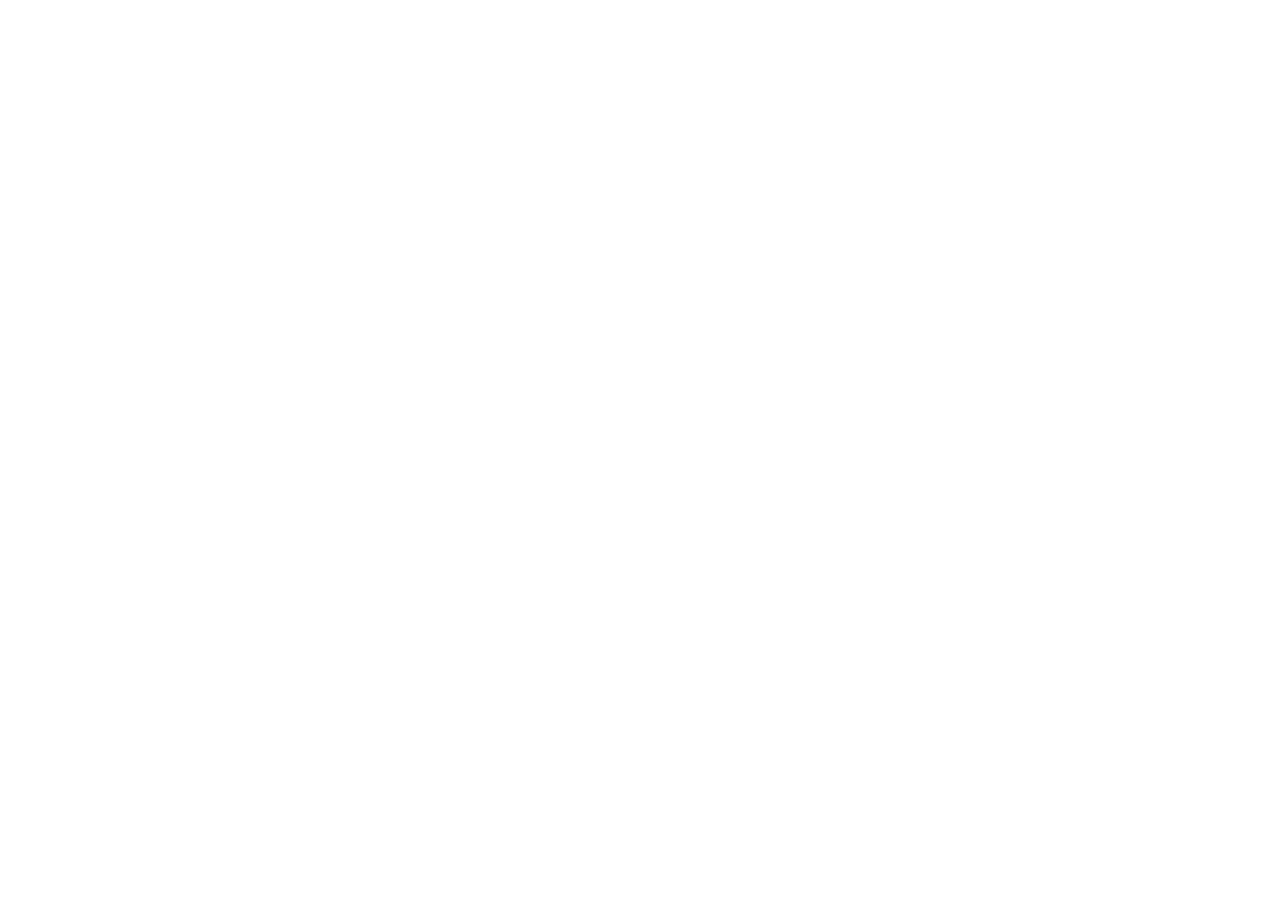
==== index.html @ a37ef778 "starts code" ====
<!DOCTYPE html>
<html lang="en" data-theme="light">
<head>
  <meta charset="UTF-8">
  <meta http-equiv="X-UA-Compatible" content="IE=edge">
  <meta name="viewport" content="width=device-width, initial-scale=1.0">
  <title>Project</title>
  
  <!-- Stylesheets -->
  <link rel="stylesheet" href="css/reset.css">
  <link rel="stylesheet" href="css/styles.css">
</head>
<body>



  <script src="js/main.js"></script>
</body>
</html>
---- css/styles.css ----
/* CUSTOM PROPS */
:root {

}

:root[data-theme="light"] {

}

:root[data-theme="dark"] {

}


/* GLOBAL */
body {
  display: flex;
  flex-direction: column;
  padding: 0;
  margin: 0;
  font-family: "Arial", sans-serif;
  font-size: 16px;
  line-height: 1.5;
  background-color: #fff;
  color: #222;
}

img {
  height: auto;
}


/* AUTOFILL-STYLES */
/*input:-webkit-autofill,
input:-webkit-autofill:hover,
input:-webkit-autofill:focus,
textarea:-webkit-autofill,
textarea:-webkit-autofill:hover,
textarea:-webkit-autofill:focus,
select:-webkit-autofill,
select:-webkit-autofill:hover,
select:-webkit-autofill:focus {
  border-color: transparent;
  -webkit-text-fill-color: inherit;
  -webkit-box-shadow: 0 0 0px 1000px #fff inset;
}*/


/* PLACEHOLDER-STYLES */
/*::-webkit-input-placeholder,
::-moz-placeholder,
:-ms-input-placeholder,
:-moz-placeholder {
  color: rgba(52, 49, 61, 0.5);
  opacity: 1;
}*/


/* VISUALLY-HIDDEN */
.visually-hidden {
  position: absolute;
  width: 1px;
  height: 1px;
  margin: -1px;
  border: 0;
  padding: 0;
  clip: rect(0 0 0 0);
  overflow: hidden;
}


/* CONTAINER */
.container {
  width: 100%;
  max-width: 1200px;
  padding-left: 50px;
  padding-right: 50px;
  margin-left: auto;
  margin-right: auto;
}


/* MAIN-CONTENT */
.main-content {
  flex-grow: 1;
}

@media
only screen and (-webkit-min-device-pixel-ratio: 2),
only screen and (   min--moz-device-pixel-ratio: 2),
only screen and (     -o-min-device-pixel-ratio: 2/1),
only screen and (        min-device-pixel-ratio: 2),
only screen and (                min-resolution: 192dpi),
only screen and (                min-resolution: 2dppx) {

}
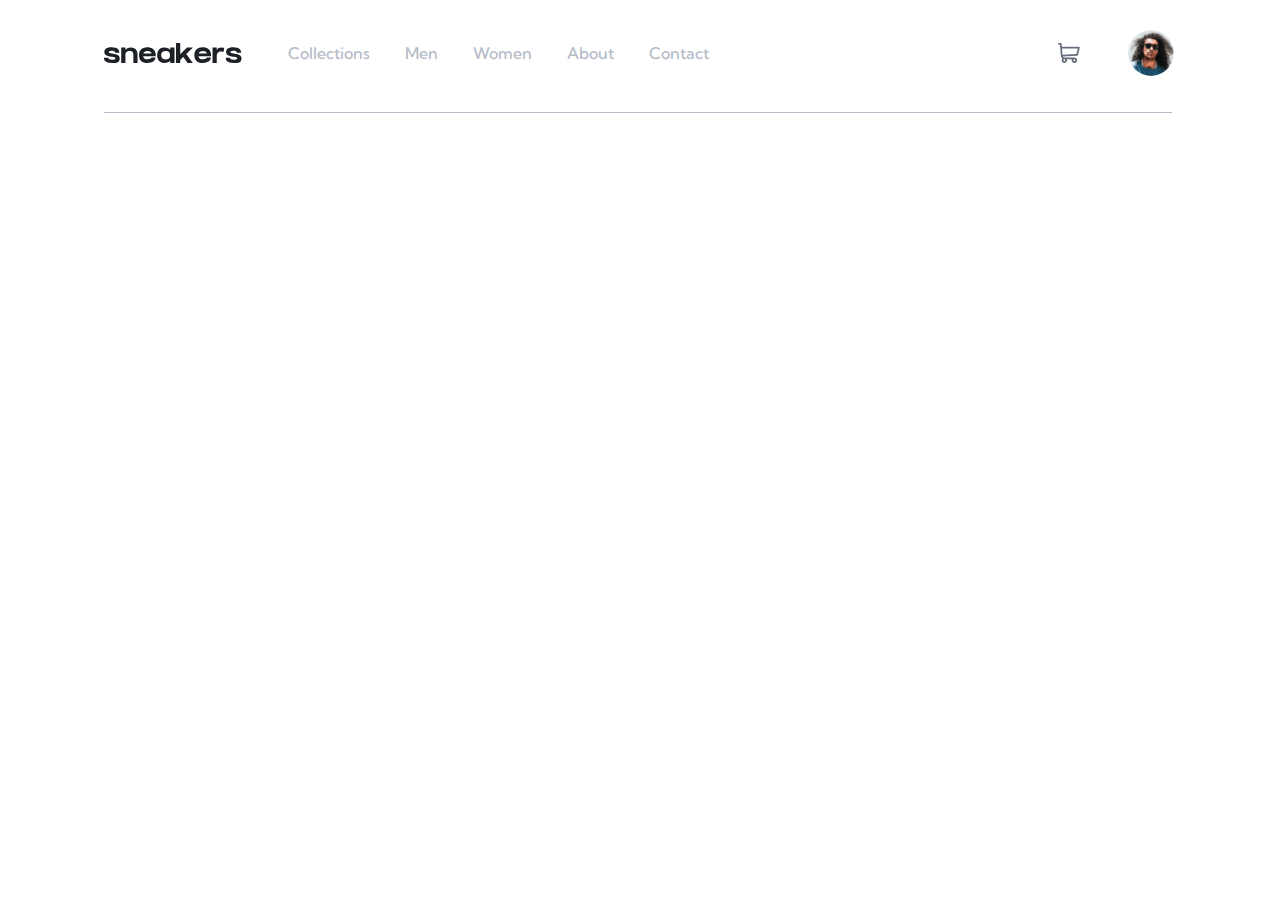
==== commit 5b99c06e: "Add basket styles" ====
--- a/index.html
+++ b/index.html
@@ -1,17 +1,59 @@
 <!DOCTYPE html>
-<html lang="en" data-theme="light">
+<html lang="en">
 <head>
   <meta charset="UTF-8">
   <meta http-equiv="X-UA-Compatible" content="IE=edge">
   <meta name="viewport" content="width=device-width, initial-scale=1.0">
-  <title>Project</title>
-  
+  <title>SNEAKERS E-COMMERCE</title>
+
   <!-- Stylesheets -->
   <link rel="stylesheet" href="css/reset.css">
-  <link rel="stylesheet" href="css/styles.css">
+  <link rel="stylesheet" href="css/normalize.css">
+  <link rel="stylesheet" href="css/main.css">
 </head>
 <body>
-
+  <!-- HEADER -->
+  <header class="header">
+    <div class="header__container container">
+      <!-- BURGER -->
+      <div class="header__left">
+        <div class="header__burger burger">
+          <span class="burger__span"></span>
+          <span class="burger__span"></span>
+          <span class="burger__span"></span>
+        </div>
+        <img src="./images/logo.svg" alt="Sneakers" class="header__img header__img-logo" width="138" height="20">
+        <!-- NAVBAR -->
+        <nav class="nav">
+          <ul class="nav__list" role="list">
+            <li class="nav__item" role="listitem">
+              <a href="" class="nav__link">Collections</a>
+            </li>
+            <li class="nav__item" role="listitem">
+              <a href="" class="nav__link">Men</a>
+            </li>
+            <li class="nav__item" role="listitem">
+              <a href="" class="nav__link">Women</a>
+            </li>
+            <li class="nav__item" role="listitem">
+              <a href="" class="nav__link">About</a>
+            </li>
+            <li class="nav__item" role="listitem">
+              <a href="" class="nav__link">Contact</a>
+            </li>
+          </ul>
+        </nav>
+      </div>
+      <div class="header__right">
+        <img src="./images/icon-basket.svg" alt="Basket" class="header__img header__img-basket" width="22" height="20">
+        <picture>
+          <source media="(min-width: 768px)" srcset="./images/image-avatar.png" width="50" height="50">
+          <img src="./images/image-avatar.png" alt="Avatar img" class="header__img header__img-avatar" width="25"
+            height="25">
+        </picture>
+      </div>
+    </div>
+  </header>
 
 
   <script src="js/main.js"></script>
--- a/css/main.css
+++ b/css/main.css
@@ -0,0 +1,349 @@
+@font-face {
+  font-family: "Kumbh Sans";
+  src: url("../fonts/KumbhSans-Bold.woff2") format("woff2"), url("../fonts/KumbhSans-Bold.woff") format("woff");
+  font-weight: 700;
+  font-style: normal;
+  font-display: swap;
+}
+@font-face {
+  font-family: "Kumbh Sans";
+  src: url("../fonts/KumbhSans-Medium.woff2") format("woff2"), url("../fonts/KumbhSans-Medium.woff") format("woff");
+  font-weight: 400;
+  font-style: normal;
+  font-display: swap;
+}
+@font-face {
+  font-family: "Kumbh Sans";
+  src: url("../fonts/KumbhSans-Bold.woff2") format("woff2"), url("../fonts/KumbhSans-Bold.woff") format("woff");
+  font-weight: 700;
+  font-style: normal;
+  font-display: swap;
+}
+@font-face {
+  font-family: "Kumbh Sans";
+  src: url("../fonts/KumbhSans-Medium.woff2") format("woff2"), url("../fonts/KumbhSans-Medium.woff") format("woff");
+  font-weight: 400;
+  font-style: normal;
+  font-display: swap;
+}
+/*EFFECT*/
+/* BREAKPOINT */
+/* CUSTOM PROPS */
+:root {
+  --color-brown: hsl(26, 100%, 55%);
+  --color-brown-opacity: hsl(25, 100%, 94%);
+  --color-dark: hsl(220, 13%, 13%);
+  --color-grey-dark: hsl(219, 9%, 45%);
+  --color-grey-darkey: hsl(220, 14%, 75%);
+  --color-grey: hsl(223, 64%, 98%);
+  --color-light: hsl(25, 100%, 94%);
+  /*EFFECT*/
+  --transition: all 0.5s ease 0s;
+  --color-primary: hsl(26, 100%, 55%);
+  --container: 69.5em;
+}
+
+/* OUTLINE*/
+/*
+  Josh's Custom CSS Reset + some modifications
+  https://www.joshwcomeau.com/css/custom-css-reset/
+*/
+html {
+  box-sizing: border-box;
+}
+
+*, *::before, *::after {
+  box-sizing: inherit;
+}
+
+html:focus-within {
+  scroll-behavior: smooth;
+}
+
+html, body {
+  height: 100%;
+}
+
+* {
+  margin: 0;
+}
+
+body {
+  line-height: 1.5;
+  -webkit-font-smoothing: antialiased;
+}
+
+ul[role=list],
+ol[role=list] {
+  list-style: none;
+}
+
+a:not([class]) {
+  text-decoration-skip-ink: auto;
+}
+
+img, picture, video, canvas, svg {
+  display: block;
+  max-width: 100%;
+}
+
+input, button, textarea, select {
+  font: inherit;
+}
+
+p, h1, h2, h3, h4, h5, h6 {
+  overflow-wrap: break-word;
+}
+
+#root, #__next {
+  isolation: isolate;
+}
+
+@media (prefers-reduced-motion: reduce) {
+  *,
+  *::before,
+  *::after {
+    animation-duration: 0.01ms !important;
+    animation-iteration-count: 1 !important;
+    transition-duration: 0.01ms !important;
+    scroll-behavior: auto !important;
+  }
+}
+/* GLOBAL */
+body {
+  display: flex;
+  flex-direction: column;
+  padding: 0;
+  margin: 0;
+  font-family: "Kumbh Sans", sans-serif;
+  font-size: 16px;
+  font-weight: 400;
+  line-height: 166.667%;
+  background-color: var(--color-bg-body);
+  color: rgba(29, 32, 37, 0.5);
+  overflow-x: hidden;
+}
+
+img {
+  height: auto;
+}
+
+a {
+  color: var(--color-grey-darkey);
+  transition: var(--transition);
+  text-decoration: none;
+}
+a:hover {
+  color: var(--color-grey-dark);
+  text-decoration: none;
+}
+a:active {
+  opacity: 0.6;
+}
+
+*:focus {
+  outline: 2px dashed hsl(26, 100%, 55%);
+  outline-offset: 3px;
+}
+
+/* AUTOFILL-STYLES */
+input:-webkit-autofill,
+input:-webkit-autofill:hover,
+input:-webkit-autofill:focus,
+textarea:-webkit-autofill,
+textarea:-webkit-autofill:hover,
+textarea:-webkit-autofill:focus,
+select:-webkit-autofill,
+select:-webkit-autofill:hover,
+select:-webkit-autofill:focus {
+  border-color: var(--color-boder);
+  -webkit-text-fill-color: inherit;
+  -webkit-box-shadow: 0 0 0px 1000px #fff inset;
+}
+
+/* PLACEHOLDER-STYLES */
+::-webkit-input-placeholder,
+::-moz-placeholder,
+:-ms-input-placeholder,
+:-moz-placeholder {
+  color: rgba(52, 49, 61, 0.5);
+  opacity: 1;
+}
+
+/* CONTAINER */
+.container {
+  width: 100%;
+  max-width: var(--container);
+  padding-left: var(--container-padding);
+  padding-right: var(--container-padding);
+  margin-left: auto;
+  margin-right: auto;
+}
+
+/*640*/
+@media only screen and (min-width: 40em) {
+  :root {
+    --container-padding: 20px;
+  }
+}
+@media only screen and (max-width: 40em) {
+  :root {
+    --container-padding: 10px;
+  }
+}
+.header {
+  padding-top: 20px;
+  padding-bottom: 27px;
+}
+@media only screen and (min-width: 48em) {
+  .header {
+    padding-top: 28px;
+    padding-bottom: 35px;
+  }
+}
+
+.header__container {
+  display: flex;
+  justify-content: space-between;
+  align-items: center;
+  position: relative;
+}
+@media only screen and (min-width: 48em) {
+  .header__container::after {
+    content: "";
+    position: absolute;
+    bottom: -35px;
+    width: 96%;
+    height: 1px;
+    background-color: var(--color-grey-darkey);
+  }
+}
+
+.header__img img {
+  width: 100%;
+  height: 100%;
+  object-fit: cover;
+}
+@media only screen and (min-width: 48em) {
+  .header__img-logo {
+    width: 138px;
+    height: 20px;
+    cursor: pointer;
+  }
+  .header__img-basket {
+    width: 22px;
+    height: 20px;
+    cursor: pointer;
+  }
+  .header__img-avatar {
+    width: 50px;
+    height: 50px;
+    cursor: pointer;
+    transition: var(--transition);
+    border-radius: 50%;
+    border: 2px solid transparent;
+  }
+  .header__img-avatar:hover {
+    border: 2px solid rgba(255, 125, 26, 0.5);
+  }
+}
+
+.header__right,
+.header__left {
+  display: flex;
+  align-items: flex-end;
+}
+@media only screen and (min-width: 48em) {
+  .header__right,
+  .header__left {
+    align-items: center;
+  }
+}
+
+.header__right > *:not(:last-child),
+.header__left > *:not(:last-child) {
+  margin-right: 22px;
+}
+@media only screen and (min-width: 48em) {
+  .header__right > *:not(:last-child),
+  .header__left > *:not(:last-child) {
+    margin-right: 46px;
+  }
+}
+
+.nav {
+  display: none;
+}
+@media only screen and (min-width: 48em) {
+  .nav {
+    display: block;
+  }
+}
+
+.nav__list {
+  list-style: none;
+  padding-left: 0;
+  display: flex;
+  justify-content: center;
+  align-items: center;
+}
+.nav__list > *:not(:last-child) {
+  margin-right: 17px;
+}
+@media only screen and (min-width: 62em) {
+  .nav__list > *:not(:last-child) {
+    margin-right: 35px;
+  }
+}
+.burger {
+  display: flex;
+  flex-direction: column;
+  align-items: center;
+  transition: var(--transition);
+  cursor: pointer;
+}
+@media only screen and (min-width: 48em) {
+  .burger {
+    display: none;
+  }
+}
+.burger__span {
+  width: 16px;
+  height: 3px;
+  background-color: var(--color-grey-dark);
+}
+.burger__span:not(:last-child) {
+  margin-bottom: 3px;
+}
+
+.burger.burger-active .burger__span:nth-child(1) {
+  transform: rotate(-45deg) translateY(4px);
+}
+.burger.burger-active .burger__span:nth-child(2) {
+  transform: rotate(45deg) translateY(-4px);
+}
+.burger.burger-active .burger__span:nth-child(3) {
+  transform: scale(0);
+}
+
+.basket__cart-button {
+  background-color: var(--color-brown);
+  border: none;
+  border-radius: 10px;
+  padding: 21px 77px;
+  color: var(--color-light);
+  display: flex;
+  justify-content: center;
+  align-items: center;
+  cursor: pointer;
+  box-shadow: 0px 10px 22px 0px rgba(255, 125, 26, 0.5);
+  transition: var(--transition);
+}
+.basket__cart-button:hover {
+  background-color: rgba(255, 125, 26, 0.5);
+}
+.basket__cart-button > *:not(:last-child) {
+  margin-right: 16px;
+}
+
+/*# sourceMappingURL=main.css.map */
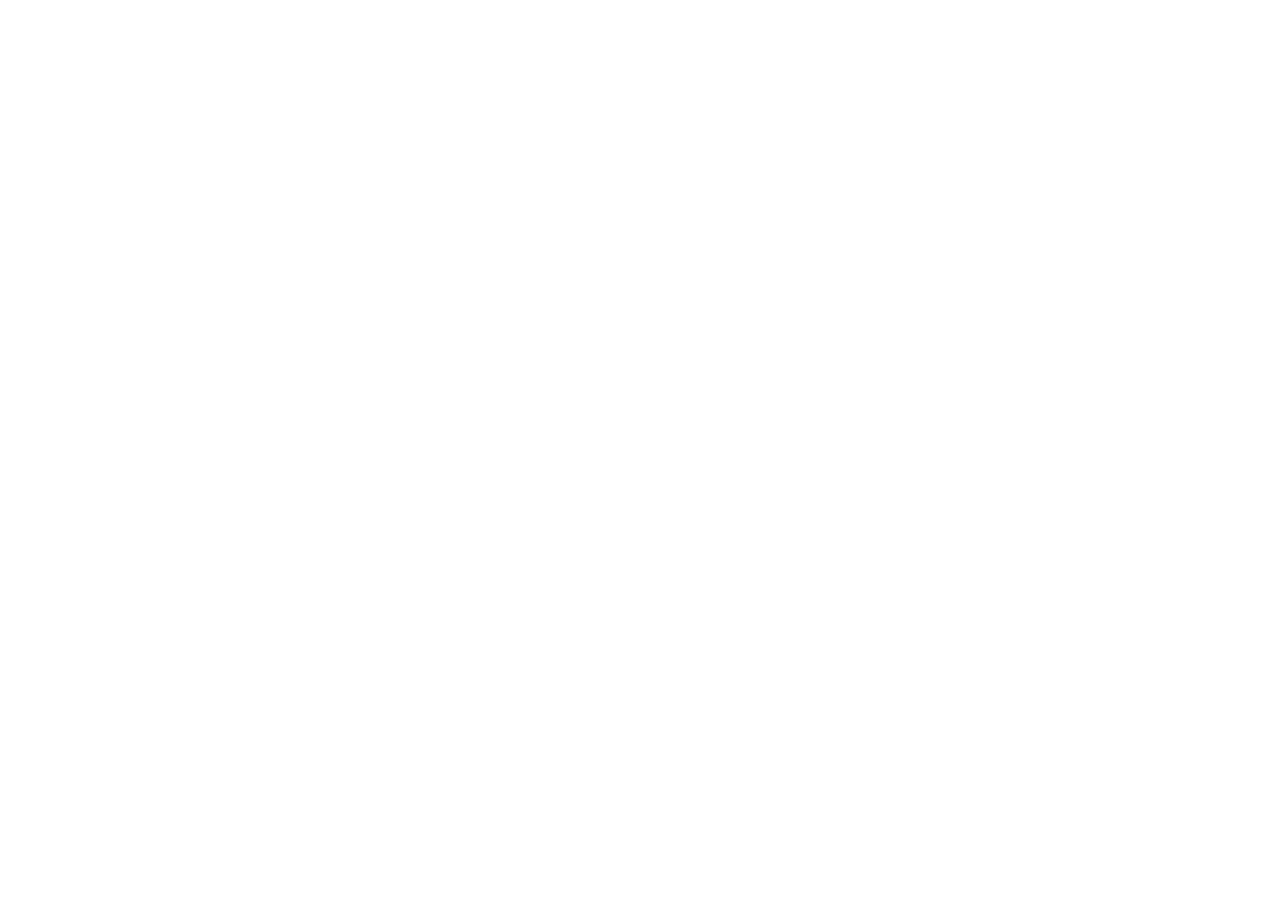
==== commit 5ad9bfed: "Updated add active class" ====
--- a/index.html
+++ b/index.html
@@ -7,53 +7,10 @@
   <title>SNEAKERS E-COMMERCE</title>
 
   <!-- Stylesheets -->
-  <link rel="stylesheet" href="css/reset.css">
   <link rel="stylesheet" href="css/normalize.css">
   <link rel="stylesheet" href="css/main.css">
 </head>
 <body>
-  <!-- HEADER -->
-  <header class="header">
-    <div class="header__container container">
-      <!-- BURGER -->
-      <div class="header__left">
-        <div class="header__burger burger">
-          <span class="burger__span"></span>
-          <span class="burger__span"></span>
-          <span class="burger__span"></span>
-        </div>
-        <img src="./images/logo.svg" alt="Sneakers" class="header__img header__img-logo" width="138" height="20">
-        <!-- NAVBAR -->
-        <nav class="nav">
-          <ul class="nav__list" role="list">
-            <li class="nav__item" role="listitem">
-              <a href="" class="nav__link">Collections</a>
-            </li>
-            <li class="nav__item" role="listitem">
-              <a href="" class="nav__link">Men</a>
-            </li>
-            <li class="nav__item" role="listitem">
-              <a href="" class="nav__link">Women</a>
-            </li>
-            <li class="nav__item" role="listitem">
-              <a href="" class="nav__link">About</a>
-            </li>
-            <li class="nav__item" role="listitem">
-              <a href="" class="nav__link">Contact</a>
-            </li>
-          </ul>
-        </nav>
-      </div>
-      <div class="header__right">
-        <img src="./images/icon-basket.svg" alt="Basket" class="header__img header__img-basket" width="22" height="20">
-        <picture>
-          <source media="(min-width: 768px)" srcset="./images/image-avatar.png" width="50" height="50">
-          <img src="./images/image-avatar.png" alt="Avatar img" class="header__img header__img-avatar" width="25"
-            height="25">
-        </picture>
-      </div>
-    </div>
-  </header>
 
 
   <script src="js/main.js"></script>
--- a/css/main.css
+++ b/css/main.css
@@ -119,9 +119,12 @@
   font-size: 16px;
   font-weight: 400;
   line-height: 166.667%;
-  background-color: var(--color-bg-body);
   color: rgba(29, 32, 37, 0.5);
   overflow-x: hidden;
+}
+
+body.body-active {
+  overflow: hidden;
 }
 
 img {
@@ -195,7 +198,7 @@
   padding-top: 20px;
   padding-bottom: 27px;
 }
-@media only screen and (min-width: 48em) {
+@media only screen and (min-width: 48.5em) {
   .header {
     padding-top: 28px;
     padding-bottom: 35px;
@@ -208,7 +211,7 @@
   align-items: center;
   position: relative;
 }
-@media only screen and (min-width: 48em) {
+@media only screen and (min-width: 48.5em) {
   .header__container::after {
     content: "";
     position: absolute;
@@ -224,7 +227,7 @@
   height: 100%;
   object-fit: cover;
 }
-@media only screen and (min-width: 48em) {
+@media only screen and (min-width: 48.5em) {
   .header__img-logo {
     width: 138px;
     height: 20px;
@@ -248,23 +251,21 @@
   }
 }
 
+.header__left {
+  position: relative;
+}
+
 .header__right,
 .header__left {
   display: flex;
-  align-items: flex-end;
-}
-@media only screen and (min-width: 48em) {
-  .header__right,
-  .header__left {
-    align-items: center;
-  }
+  align-items: center;
 }
 
 .header__right > *:not(:last-child),
 .header__left > *:not(:last-child) {
   margin-right: 22px;
 }
-@media only screen and (min-width: 48em) {
+@media only screen and (min-width: 48.5em) {
   .header__right > *:not(:last-child),
   .header__left > *:not(:last-child) {
     margin-right: 46px;
@@ -272,12 +273,33 @@
 }
 
 .nav {
+  transition: var(--transition);
   display: none;
 }
-@media only screen and (min-width: 48em) {
+@media only screen and (min-width: 48.5em) {
   .nav {
     display: block;
   }
+}
+
+.nav.nav-active {
+  display: block;
+  position: absolute;
+  z-index: 6;
+  width: 100%;
+  height: 100%;
+  top: -24px;
+  left: -25px;
+}
+.nav.nav-active::after {
+  content: "";
+  position: absolute;
+  z-index: -5;
+  width: 100vw;
+  height: 100vh;
+  top: 0;
+  left: 15px;
+  background-color: rgba(29, 32, 37, 0.5);
 }
 
 .nav__list {
@@ -286,6 +308,7 @@
   display: flex;
   justify-content: center;
   align-items: center;
+  transition: var(--transition);
 }
 .nav__list > *:not(:last-child) {
   margin-right: 17px;
@@ -295,6 +318,27 @@
     margin-right: 35px;
   }
 }
+
+.nav.nav-active .nav__list {
+  width: 150%;
+  height: 100vh;
+  display: flex;
+  justify-content: stretch;
+  flex-direction: column;
+  align-items: start;
+  background-color: #fff;
+  padding-left: 32px;
+  padding-top: 107px;
+}
+.nav.nav-active .nav__list > *:not(:last-child) {
+  margin-bottom: 35px;
+}
+
+.nav.nav-active .nav__link {
+  color: var(--color-dark);
+  font-weight: 700;
+}
+
 .burger {
   display: flex;
   flex-direction: column;
@@ -302,7 +346,7 @@
   transition: var(--transition);
   cursor: pointer;
 }
-@media only screen and (min-width: 48em) {
+@media only screen and (min-width: 48.5em) {
   .burger {
     display: none;
   }
@@ -311,19 +355,24 @@
   width: 16px;
   height: 3px;
   background-color: var(--color-grey-dark);
+  transition: var(--transition);
 }
 .burger__span:not(:last-child) {
   margin-bottom: 3px;
 }
 
+.burger.burger-active {
+  position: absolute;
+  z-index: 10;
+}
 .burger.burger-active .burger__span:nth-child(1) {
-  transform: rotate(-45deg) translateY(4px);
+  transform: rotate(-45deg) translateY(8px);
 }
 .burger.burger-active .burger__span:nth-child(2) {
-  transform: rotate(45deg) translateY(-4px);
+  transform: scale(0);
 }
 .burger.burger-active .burger__span:nth-child(3) {
-  transform: scale(0);
+  transform: rotate(45deg) translateY(-8px);
 }
 
 .basket__cart-button {
@@ -346,4 +395,49 @@
   margin-right: 16px;
 }
 
+.count-wrapper {
+  max-width: 277.08px;
+  width: 100%;
+  display: flex;
+  justify-content: center;
+  align-items: center;
+  padding: 25px 23px;
+  background-color: var(--color-grey);
+  border-radius: 10px;
+}
+@media only screen and (min-width: 48.5em) {
+  .count-wrapper {
+    max-width: 325px;
+  }
+}
+.count-wrapper > *:not(:last-child) {
+  margin-right: 70px;
+}
+@media only screen and (min-width: 48.5em) {
+  .count-wrapper > *:not(:last-child) {
+    margin-right: 122px;
+  }
+}
+.count-wrapper__decrement {
+  border: none;
+  padding: 22px 15px;
+  background-color: transparent;
+  cursor: pointer;
+}
+.count-wrapper__decrement img {
+  max-width: 12px;
+}
+.count-wrapper__increment {
+  border: none;
+  padding: 22px 15px;
+  background-color: transparent;
+  cursor: pointer;
+}
+.count-wrapper__increment img {
+  max-width: 12px;
+}
+.count-wrapper__value {
+  color: var(--color-dark);
+}
+
 /*# sourceMappingURL=main.css.map */
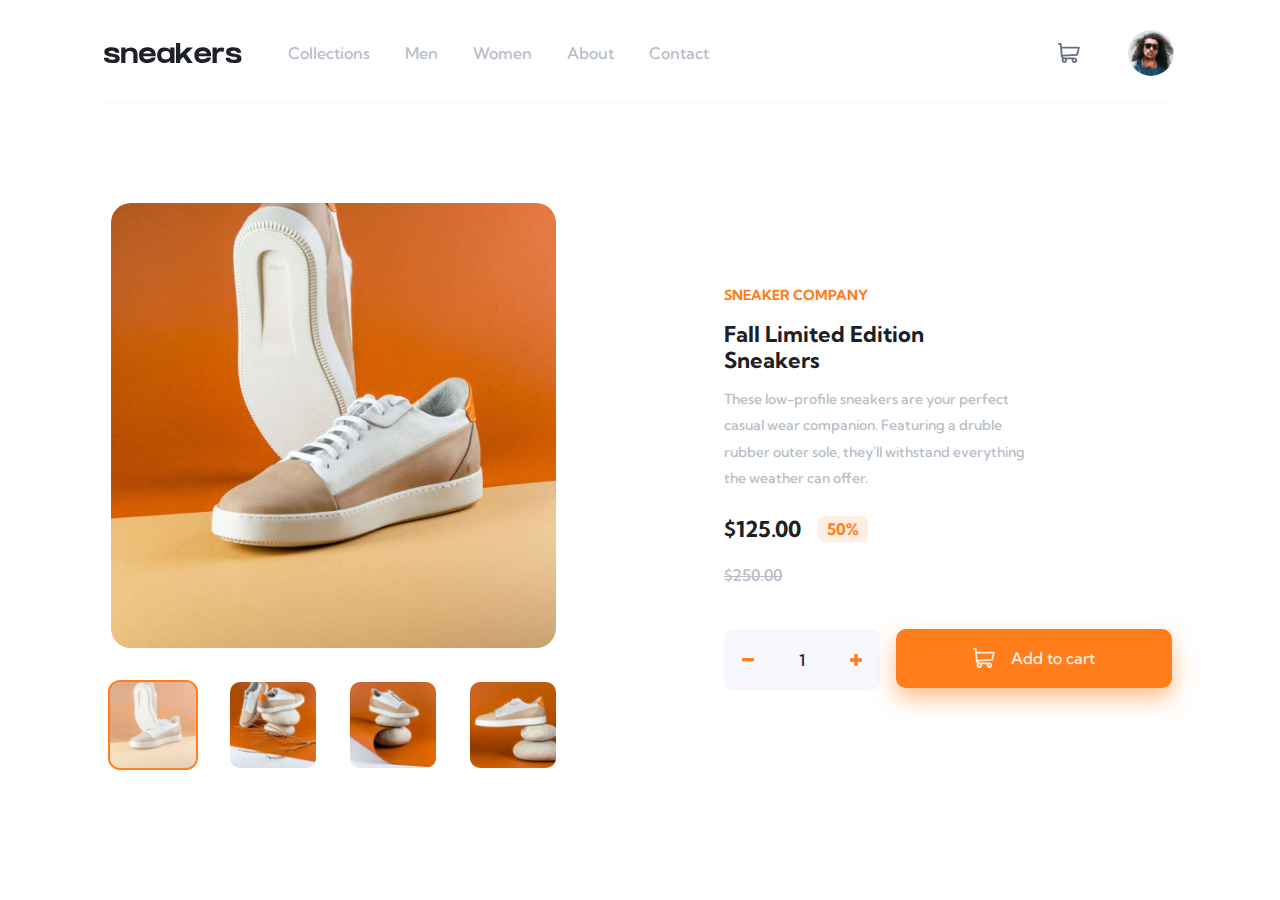
==== commit 681362b5: "Fineshed commit :) Thanks , Add style new updated" ====
--- a/index.html
+++ b/index.html
@@ -11,6 +11,186 @@
   <link rel="stylesheet" href="css/main.css">
 </head>
 <body>
+  <!-- HEADER -->
+  <header class="header">
+    <div class="header__container container">
+      <!-- BURGER -->
+      <div class="header__left">
+        <div class="header__burger burger">
+          <span class="burger__span"></span>
+          <span class="burger__span"></span>
+          <span class="burger__span"></span>
+        </div>
+        <img src="./images/logo.svg" alt="Sneakers" class="header__img header__img-logo" width="138" height="20">
+        <!-- NAVBAR -->
+        <nav class="nav">
+          <ul class="nav__list" role="list">
+            <li class="nav__item" role="listitem">
+              <a href="" class="nav__link">Collections</a>
+            </li>
+            <li class="nav__item" role="listitem">
+              <a href="" class="nav__link">Men</a>
+            </li>
+            <li class="nav__item" role="listitem">
+              <a href="" class="nav__link">Women</a>
+            </li>
+            <li class="nav__item" role="listitem">
+              <a href="" class="nav__link">About</a>
+            </li>
+            <li class="nav__item" role="listitem">
+              <a href="" class="nav__link">Contact</a>
+            </li>
+          </ul>
+        </nav>
+      </div>
+      <div class="header__right">
+        <div class="basket-box">
+          <div class="header__img-box">
+            <img src="./images/icon-basket.svg" alt="Basket" class="header__img header__img-basket" width="22"
+              height="20">
+          </div>
+          <!-- CARD TO BASKET -->
+          <div class="cart-basket__boxs">
+            <div class="cart-basket__cart">
+              <h2>Cart</h2>
+            </div>
+            <div class="cart-basket__box">
+              <div class="cart-basket__item">
+                Your cart is empty.
+              </div>
+            </div>
+          </div>
+        </div>
+        <picture>
+          <source media="(min-width: 768px)" srcset="./images/image-avatar.png" width="50" height="50">
+          <img src="./images/image-avatar.png" alt="Avatar img" class="header__img header__img-avatar" width="25"
+            height="25">
+        </picture>
+      </div>
+    </div>
+  </header>
+  <main class="main-content">
+    <!-- CAROUSEL-PRODUCT -->
+    <div class="carousel-product">
+      <div class="carousel-product__container container">
+        <div class="carousel-product__img-box">
+          <img src="./images/image-product-1.jpg" alt="thumbnail" class="carousel-product__img-item">
+          <img src="./images/image-product-2.jpg" alt="thumbnail" class="carousel-product__img-item">
+          <img src="./images/image-product-3.jpg" alt="thumbnail" class="carousel-product__img-item">
+          <img src="./images/image-product-4.jpg" alt="thumbnail" class="carousel-product__img-item">
+          <div class="carousel-product__img-slides">
+            <button class="carousel-product__prev">
+              <img src="./images/icon-previous.svg" alt="Prev">
+            </button>
+            <button class="carousel-product__next">
+              <img src="./images/icon-next.svg" alt="Next">
+            </button>
+          </div>
+        </div>
+        <div class="carousel-product__points">
+          <span class="carousel-product__point">
+            <img src="./images/image-product-1-thumbnail.jpg" alt="sneakers">
+          </span>
+          <span class="carousel-product__point">
+            <img src="./images/image-product-2-thumbnail.jpg" alt="sneakers">
+          </span>
+          <span class="carousel-product__point">
+            <img src="./images/image-product-3-thumbnail.jpg" alt="sneakers">
+          </span>
+          <span class="carousel-product__point">
+            <img src="./images/image-product-4-thumbnail.jpg" alt="sneakers">
+          </span>
+        </div>
+      </div>
+      <!-- CAROUSEL-PRODUCT-MODAL Tugalanmagan... #bug -->
+      <!-- <div class="carousel-modal">
+          <div class="carousel-modal__closed">
+            <svg width="14" height="15" xmlns="http://www.w3.org/2000/svg">
+              <path
+                d="m11.596.782 2.122 2.122L9.12 7.499l4.597 4.597-2.122 2.122L7 9.62l-4.595 4.597-2.122-2.122L4.878 7.5.282 2.904 2.404.782l4.595 4.596L11.596.782Z"
+                fill="currentColor" fill-rule="evenodd" />
+            </svg>
+          </div>
+          <div class="carousel-product__container container">
+            <div class="carousel-product__img-box">
+              <img src="./images/image-product-1.jpg" alt="thumbnail" class="carousel-product__img-item">
+              <img src="./images/image-product-2.jpg" alt="thumbnail" class="carousel-product__img-item">
+              <img src="./images/image-product-3.jpg" alt="thumbnail" class="carousel-product__img-item">
+              <img src="./images/image-product-4.jpg" alt="thumbnail" class="carousel-product__img-item">
+              <div class="carousel-product__img-slides">
+                <button class="carousel-product__prev">
+                  <img src="./images/icon-previous.svg" alt="Prev">
+                </button>
+                <button class="carousel-product__next">
+                  <img src="./images/icon-next.svg" alt="Next">
+                </button>
+              </div>
+            </div>
+            <div class="carousel-product__points">
+              <span class="carousel-product__point">
+                <img src="./images/image-product-1-thumbnail.jpg" alt="sneakers">
+              </span>
+              <span class="carousel-product__point">
+                <img src="./images/image-product-2-thumbnail.jpg" alt="sneakers">
+              </span>
+              <span class="carousel-product__point">
+                <img src="./images/image-product-3-thumbnail.jpg" alt="sneakers">
+              </span>
+              <span class="carousel-product__point">
+                <img src="./images/image-product-4-thumbnail.jpg" alt="sneakers">
+              </span>
+            </div>
+          </div>
+        </div> -->
+    
+    
+    </div>
+    <div class="main-content__tag-box">
+      <!-- INFO-PRODUCT -->
+      <div class="container">
+        <div class="info-product">
+          <h3 class="info-product__title">Sneaker Company</h3>
+          <h2 class="info-product__heading">Fall Limited Edition <br /> Sneakers</h2>
+          <p class="info-product__text">These low-profile sneakers are your perfect casual wear companion. Featuring a druble
+            rubber outer sole, they'll withstand everything the weather can offer.</p>
+        </div>
+      </div>
+      <!-- PRICE-TEXT -->
+      <div class="container">
+        <div class="price-count">
+          <h2 class="price-count__heading">
+            $125.00
+            <sapn class="price-count__prsetenge">50%</sapn>
+          </h2>
+          <p class="price-count__price-old">$250.00</p>
+        </div>
+      </div>
+      <!-- CART-COUNT -->
+      <div class="cart-count">
+        <div class="cart-count__container container">
+          <!-- COUNT -->
+          <div class="count-wrapper">
+            <button class="count-wrapper__decrement">
+              <img src="./images/icon-decrement.svg" alt="Decrement">
+            </button>
+            <span class="count-wrapper__value">1</span>
+            <button class="count-wrapper__increment">
+              <img src="./images/icon-increment.svg" alt="Increment">
+            </button>
+          </div>
+      
+          <!-- ADD-TO-CART-BUTTON -->
+          <button class="basket__cart-button">
+            <svg xmlns="http://www.w3.org/2000/svg" width="22" height="20">
+              <path fill="currentColor"
+                d="M20.925 3.641H3.863L3.61.816A.896.896 0 0 0 2.717 0H.897a.896.896 0 1 0 0 1.792h1l1.031 11.483c.073.828.52 1.726 1.291 2.336C2.83 17.385 4.099 20 6.359 20c1.875 0 3.197-1.87 2.554-3.642h4.905c-.642 1.77.677 3.642 2.555 3.642a2.72 2.72 0 0 0 2.717-2.717 2.72 2.72 0 0 0-2.717-2.717H6.365c-.681 0-1.274-.41-1.53-1.009l14.321-.842a.896.896 0 0 0 .817-.677l1.821-7.283a.897.897 0 0 0-.87-1.114ZM6.358 18.208a.926.926 0 0 1 0-1.85.926.926 0 0 1 0 1.85Zm10.015 0a.926.926 0 0 1 0-1.85.926.926 0 0 1 0 1.85Zm2.021-7.243-13.8.81-.57-6.341h15.753l-1.383 5.53Z" />
+            </svg>
+            <span class="basket__cart-span">Add to cart</span>
+          </button>
+        </div>
+      </div>
+    </div>
+  </main>
 
 
   <script src="js/main.js"></script>
--- a/css/main.css
+++ b/css/main.css
@@ -121,10 +121,23 @@
   line-height: 166.667%;
   color: rgba(29, 32, 37, 0.5);
   overflow-x: hidden;
-}
-
-body.body-active {
-  overflow: hidden;
+  position: relative;
+}
+
+@media only screen and (max-width: 48.5em) {
+  body.body-active {
+    overflow: hidden;
+  }
+}
+body.body-active::after {
+  content: "";
+  position: absolute;
+  z-index: 1;
+  width: 100vw;
+  height: 130%;
+  left: 0;
+  top: 0;
+  background-color: rgba(29, 32, 37, 0.5);
 }
 
 img {
@@ -191,7 +204,7 @@
 }
 @media only screen and (max-width: 40em) {
   :root {
-    --container-padding: 10px;
+    --container-padding: 24px;
   }
 }
 .header {
@@ -215,17 +228,35 @@
   .header__container::after {
     content: "";
     position: absolute;
-    bottom: -35px;
+    bottom: -25px;
     width: 96%;
     height: 1px;
-    background-color: var(--color-grey-darkey);
-  }
-}
-
+    background-color: var(--color-grey);
+  }
+}
+
+.header__img-basket {
+  cursor: pointer;
+}
+
+.header__img-box {
+  display: flex;
+  position: relative;
+}
 .header__img img {
   width: 100%;
   height: 100%;
   object-fit: cover;
+}
+.header__img-logo {
+  margin-left: 22px;
+  margin-right: 22px;
+}
+@media only screen and (min-width: 48.5em) {
+  .header__img-logo {
+    margin-left: 0;
+    margin-right: 46px;
+  }
 }
 @media only screen and (min-width: 48.5em) {
   .header__img-logo {
@@ -251,6 +282,23 @@
   }
 }
 
+.header__quantity {
+  width: 17px;
+  height: 13px;
+  position: absolute;
+  top: -5px;
+  right: -6px;
+  border-radius: 50%;
+  background-color: var(--color-brown);
+  color: #fff;
+  font-size: 11px;
+  font-weight: 700;
+  display: flex;
+  align-items: center;
+  justify-content: center;
+  cursor: pointer;
+}
+
 .header__left {
   position: relative;
 }
@@ -261,54 +309,75 @@
   align-items: center;
 }
 
-.header__right > *:not(:last-child),
-.header__left > *:not(:last-child) {
+.header__right > *:not(:last-child) {
   margin-right: 22px;
 }
 @media only screen and (min-width: 48.5em) {
-  .header__right > *:not(:last-child),
-  .header__left > *:not(:last-child) {
+  .header__right > *:not(:last-child) {
     margin-right: 46px;
   }
 }
 
-.nav {
-  transition: var(--transition);
-  display: none;
-}
-@media only screen and (min-width: 48.5em) {
+.main-content {
+  display: flex;
+  justify-content: center;
+  align-items: center;
+  flex-wrap: wrap;
+  gap: 126px;
+  margin-top: 90px;
+  margin-bottom: 40px;
+}
+@media only screen and (max-width: 992px) {
+  .main-content {
+    gap: 25px;
+    margin-top: 20px;
+    margin-bottom: 0px;
+  }
+}
+
+@media only screen and (max-width: 768px) {
   .nav {
-    display: block;
+    position: fixed;
+    z-index: 5;
+    left: -100%;
+    top: 0;
+    transition: var(--transition);
   }
 }
 
 .nav.nav-active {
-  display: block;
-  position: absolute;
-  z-index: 6;
-  width: 100%;
+  left: 0;
+  width: 65%;
   height: 100%;
-  top: -24px;
-  left: -25px;
-}
-.nav.nav-active::after {
-  content: "";
-  position: absolute;
-  z-index: -5;
-  width: 100vw;
-  height: 100vh;
-  top: 0;
-  left: 15px;
-  background-color: rgba(29, 32, 37, 0.5);
+  background-color: #fff;
+  padding-top: 96px;
+  padding-left: 18px;
 }
 
 .nav__list {
   list-style: none;
   padding-left: 0;
-  display: flex;
-  justify-content: center;
-  align-items: center;
+  visibility: hidden;
   transition: var(--transition);
+}
+@media only screen and (min-width: 768px) {
+  .nav__list {
+    display: flex;
+    justify-content: center;
+    align-items: center;
+    visibility: visible;
+  }
+  .nav__list .nav__link:hover {
+    position: relative;
+  }
+  .nav__list .nav__link:hover::before {
+    content: "";
+    position: absolute;
+    width: 100%;
+    height: 4px;
+    top: 56px;
+    background-color: var(--color-brown);
+  }
 }
 .nav__list > *:not(:last-child) {
   margin-right: 17px;
@@ -320,17 +389,15 @@
 }
 
 .nav.nav-active .nav__list {
-  width: 150%;
-  height: 100vh;
   display: flex;
   justify-content: stretch;
   flex-direction: column;
   align-items: start;
-  background-color: #fff;
-  padding-left: 32px;
-  padding-top: 107px;
+  background-color: transparent;
+  visibility: visible;
 }
 .nav.nav-active .nav__list > *:not(:last-child) {
+  margin-right: 0;
   margin-bottom: 35px;
 }
 
@@ -362,7 +429,6 @@
 }
 
 .burger.burger-active {
-  position: absolute;
   z-index: 10;
 }
 .burger.burger-active .burger__span:nth-child(1) {
@@ -373,13 +439,215 @@
 }
 .burger.burger-active .burger__span:nth-child(3) {
   transform: rotate(45deg) translateY(-8px);
+}
+
+.basket-box {
+  display: flex;
+  flex-direction: column;
+  align-items: center;
+  gap: 18px;
+  position: relative;
+}
+
+.sneakers-basket {
+  display: flex;
+  justify-content: center;
+  align-items: flex-start;
+  flex-direction: column;
+}
+
+.sneakers-basket__box {
+  display: flex;
+  align-items: center;
+  margin-bottom: 33px;
+}
+.sneakers-basket__box > *:not(:last-child) {
+  margin-right: 18px;
+}
+
+.sneakers-basket__img {
+  width: 50px;
+  height: 50px;
+  border-radius: 4px;
+  object-fit: contain;
+}
+
+.sneakers-basket__desc {
+  max-width: 213px;
+}
+
+.sneakers-basket__title,
+.sneakers-basket__price,
+.sneakers-basket__count {
+  font-size: 14px;
+  font-weight: 500;
+  line-height: 120%;
+}
+
+.sneakers-basket__total {
+  font-size: 14px;
+  font-weight: 700;
+  line-height: 120%;
+  color: var(--color-dark);
+}
+
+.sneakers-basket__delete {
+  cursor: pointer;
+}
+
+.sneakers-basket__checkout {
+  padding: 22px 121px;
+  border: 1px solid var(--color-brown);
+  border-radius: 10px;
+  color: #fff;
+  background-color: var(--color-brown);
+  cursor: pointer;
+}
+@media only screen and (max-width: 475px) {
+  .sneakers-basket__checkout {
+    padding: 22px 90px;
+  }
+}
+
+@media only screen and (max-width: 992px) {
+  .carousel-product {
+    width: 100%;
+  }
+}
+.carousel-product__container {
+  display: flex;
+  align-items: center;
+  justify-content: center;
+  flex-direction: column;
+}
+.carousel-product__img-box {
+  position: relative;
+  max-width: 445px;
+  width: 118%;
+  height: 445px;
+  display: flex;
+  justify-content: center;
+  align-items: center;
+  overflow: hidden;
+}
+.carousel-product__img-box:not(:last-child) {
+  margin-bottom: 32px;
+}
+.carousel-product__img-box img {
+  width: 100%;
+  height: 100%;
+  object-fit: cover;
+}
+@media only screen and (min-width: 455px) {
+  .carousel-product__img-box img {
+    border-radius: 20px;
+  }
+}
+.carousel-product__img-item {
+  transition: var(--transition);
+  position: absolute;
+  width: 100%;
+  height: 100%;
+}
+.carousel-product__img-slides {
+  opacity: 1;
+  width: 92%;
+  height: 90%;
+  position: absolute;
+  display: flex;
+  justify-content: space-between;
+  align-items: center;
+}
+@media only screen and (min-width: 62em) {
+  .carousel-product__img-slides {
+    width: 93%;
+    height: 100%;
+    opacity: 0;
+    transition: var(--transition);
+  }
+  .carousel-product__img-slides:hover {
+    opacity: 1;
+  }
+}
+.carousel-product__img-slides button {
+  padding: 8px 10px;
+  border-radius: 50%;
+  border: none;
+  cursor: pointer;
+}
+@media only screen and (min-width: 62em) {
+  .carousel-product__img-slides button {
+    padding: 16px;
+  }
+}
+.carousel-product__points {
+  display: none;
+}
+@media only screen and (min-width: 62em) {
+  .carousel-product__points {
+    display: flex;
+    justify-content: center;
+    align-items: center;
+  }
+  .carousel-product__points > *:not(:last-child) {
+    margin-right: 30px;
+  }
+}
+.carousel-product__point {
+  max-width: 90px;
+  border: 2px solid transparent;
+  border-radius: 12px;
+  transition: var(--transition);
+}
+.carousel-product__point:hover {
+  border: 2px solid var(--color-brown);
+}
+.carousel-product__point img {
+  width: 100%;
+  height: 100%;
+  border-radius: 10px;
+  transition: var(--transition);
+  cursor: pointer;
+}
+.carousel-product__point img:hover {
+  opacity: 0.5;
+}
+
+.carousel-product__point-active {
+  border: 2px solid var(--color-brown);
+}
+.carousel-product__point-active img {
+  opacity: 0.5;
+}
+
+.carousel-modal {
+  display: flex;
+  justify-content: center;
+  align-items: flex-end;
+  flex-direction: column;
+  position: absolute;
+  z-index: 5;
+  top: 20%;
+  left: 50%;
+  transform: translateX(-50%);
+}
+
+.carousel-modal__closed {
+  padding-right: 24px;
+  margin-bottom: 24px;
+  transition: var(--transition);
+  color: var(--color-light);
+  cursor: pointer;
+}
+.carousel-modal__closed:hover {
+  color: var(--color-brown);
 }
 
 .basket__cart-button {
   background-color: var(--color-brown);
   border: none;
   border-radius: 10px;
-  padding: 21px 77px;
+  padding: 20px 74px;
   color: var(--color-light);
   display: flex;
   justify-content: center;
@@ -393,6 +661,63 @@
 }
 .basket__cart-button > *:not(:last-child) {
   margin-right: 16px;
+}
+@media only screen and (min-width: 48.5em) {
+  .basket__cart-button {
+    padding: 16px 77px;
+  }
+}
+
+.cart-basket__boxs {
+  position: absolute;
+  width: 360px;
+  min-height: 256px;
+  top: 50px;
+  left: -300px;
+  z-index: 3;
+  background-color: #fff;
+  -webkit-box-shadow: -2px 10px 32px -10px rgba(34, 60, 80, 0.51);
+  -moz-box-shadow: -2px 10px 32px -10px rgba(34, 60, 80, 0.51);
+  box-shadow: -2px 10px 32px -10px rgba(34, 60, 80, 0.51);
+  display: none;
+  flex-direction: column;
+  align-items: flex-start;
+  border-radius: 8px;
+}
+@media only screen and (max-width: 475px) {
+  .cart-basket__boxs {
+    max-width: 300px;
+    left: -215px;
+  }
+}
+
+.cart-basket__cart {
+  width: 100%;
+  padding: 28px 0 28px 24px;
+  font-size: 12px;
+  font-weight: 700;
+  color: var(--color-dark);
+  border-bottom: 1px solid var(--color-grey);
+}
+
+.cart-basket__box {
+  width: 100%;
+  height: 100%;
+  padding: 28px 24px;
+}
+
+.cart-basket__item {
+  display: flex;
+  justify-content: center;
+  align-items: center;
+  transform: translateY(40px);
+  font-size: 14px;
+  font-weight: 700;
+  color: var(--color-grey-dark);
+}
+
+.cart-basket__boxs-active {
+  display: flex;
 }
 
 .count-wrapper {
@@ -401,13 +726,14 @@
   display: flex;
   justify-content: center;
   align-items: center;
-  padding: 25px 23px;
+  padding: 3px 23px;
   background-color: var(--color-grey);
   border-radius: 10px;
 }
 @media only screen and (min-width: 48.5em) {
   .count-wrapper {
-    max-width: 325px;
+    max-width: 156px;
+    padding: 3px 16px;
   }
 }
 .count-wrapper > *:not(:last-child) {
@@ -415,7 +741,7 @@
 }
 @media only screen and (min-width: 48.5em) {
   .count-wrapper > *:not(:last-child) {
-    margin-right: 122px;
+    margin-right: 30px;
   }
 }
 .count-wrapper__decrement {
@@ -440,4 +766,96 @@
   color: var(--color-dark);
 }
 
+.price-count {
+  display: flex;
+  flex-direction: column;
+  align-items: flex-start;
+  gap: 20px;
+}
+.price-count__heading {
+  font-weight: 700;
+  font-size: 22px;
+  color: var(--color-dark);
+  display: flex;
+  align-items: center;
+}
+.price-count__prsetenge {
+  margin-left: 17px;
+  display: inline-block;
+  font-size: 16px;
+  padding: 0px 9px;
+  border-radius: 7px;
+  background-color: var(--color-light);
+  color: var(--color-brown);
+}
+.price-count__price-old {
+  font-weight: 400;
+  font-size: 16px;
+  color: var(--color-grey-darkey);
+  position: relative;
+}
+.price-count__price-old::after {
+  content: "";
+  position: absolute;
+  width: 100%;
+  height: 1px;
+  bottom: 12px;
+  left: 0;
+  background-color: var(--color-grey-darkey);
+}
+
+.info-product {
+  display: flex;
+  justify-content: center;
+  align-items: flex-start;
+  flex-direction: column;
+}
+.info-product > *:not(:last-child) {
+  margin-bottom: 12px;
+}
+@media only screen and (min-width: 48.5em) {
+  .info-product {
+    margin-bottom: 24px;
+  }
+}
+.info-product__title {
+  font-weight: 700;
+  font-size: 14px;
+  text-transform: uppercase;
+  color: var(--color-brown);
+}
+.info-product__heading {
+  font-weight: 700;
+  font-size: 22px;
+  color: var(--color-dark);
+}
+.info-product__text {
+  max-width: 308px;
+  font-weight: 400;
+  font-size: 14px;
+  color: var(--color-grey-darkey);
+}
+
+.cart-count {
+  margin-top: 40px;
+}
+.cart-count__container {
+  display: flex;
+  justify-content: center;
+  align-items: flex-start;
+  flex-direction: column;
+}
+.cart-count__container > *:not(:last-child) {
+  margin-bottom: 16px;
+}
+@media only screen and (min-width: 48.5em) {
+  .cart-count__container {
+    flex-direction: row;
+  }
+  .cart-count__container > *:not(:last-child) {
+    margin-bottom: 0;
+    margin-right: 16px;
+  }
+}
+
 /*# sourceMappingURL=main.css.map */
